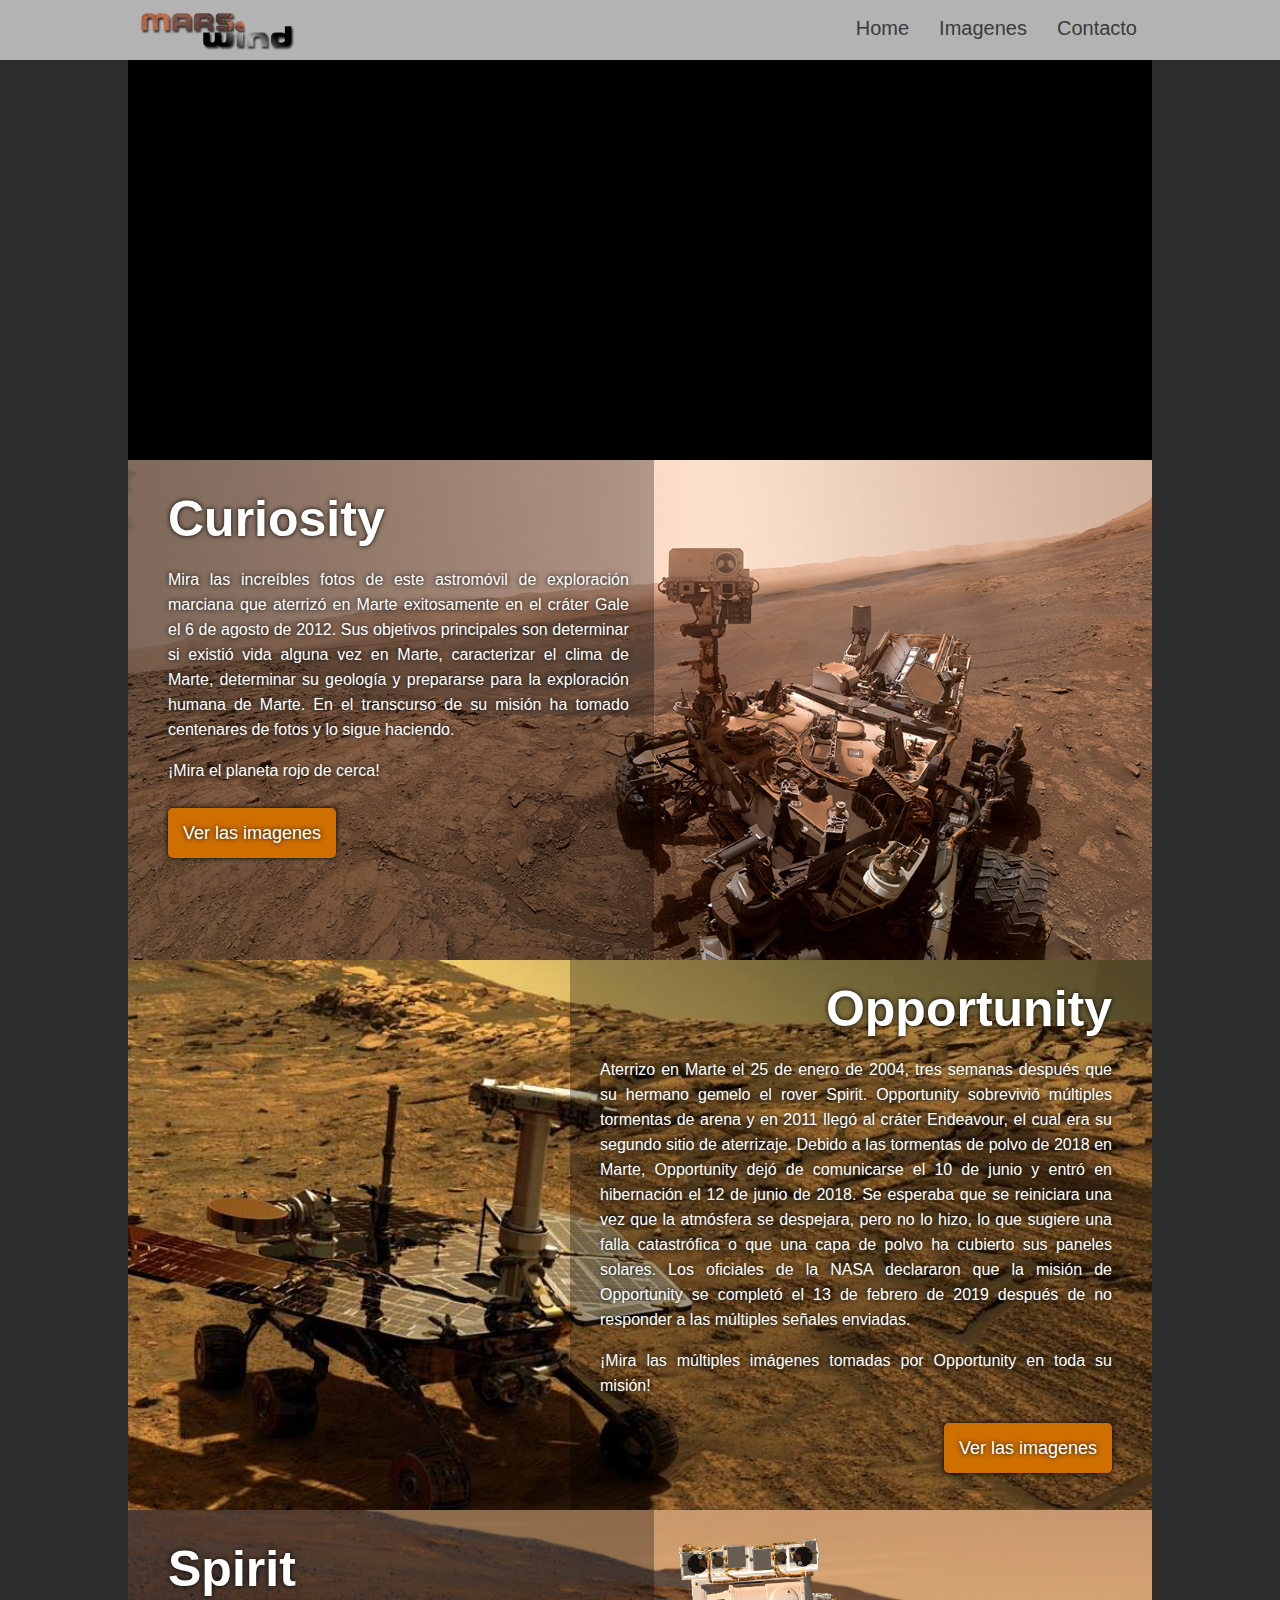
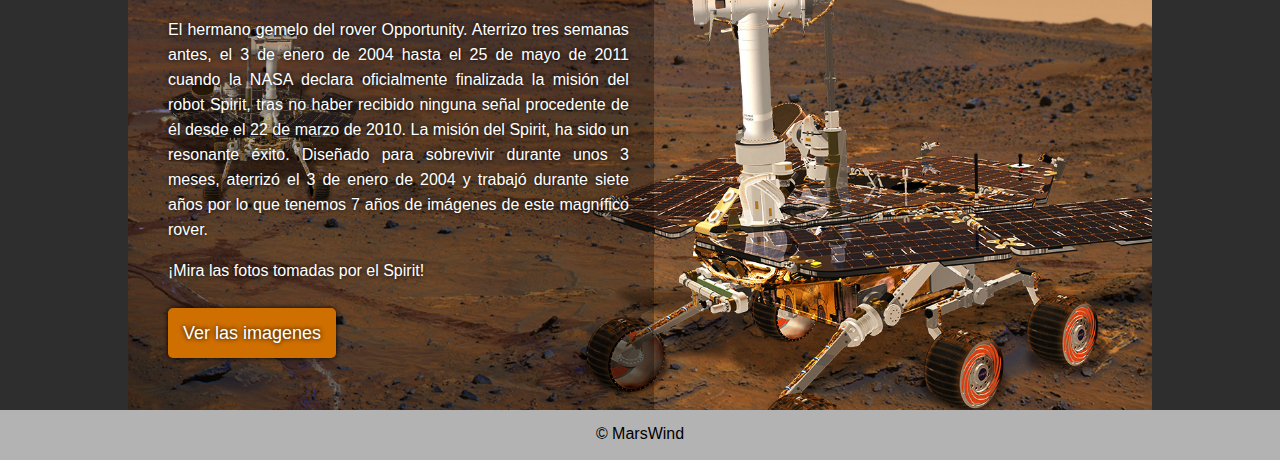
==== index.html @ 30319e4b "commiting the proje Mars Wind for the first time" ====
<!DOCTYPE html>
<html lang="en">
<head>
    <meta charset="UTF-8">
    <meta http-equiv="X-UA-Compatible" content="IE=edge">
    <meta name="viewport" content="width=device-width, initial-scale=1.0">
    <link rel="stylesheet" href="style.css">
    <script defer src="/script.js"></script>
    <title>Mars Wind</title>
</head>
<body>

    <header>
        <div id="headcontainer">
            <div id="logo">
                <a href="index.html">
                    <img src="/images/Logo-Mars-Wind.png" alt="Mars Wind">
                </a>
            </div>
            <a href="#" class="toggle-button">
                <span class="bar"></span>
                <span class="bar"></span>
                <span class="bar"></span>
            </a>
            <nav class="navlinks">
                <ul id="navlinksall">
                    <li class="navlink">
                        <a href="index.html">Home</a>
                    </li>
                    <li class="navlink">
                        <a href="foto.html">Imagenes</a>
                    </li>
                    <li class="navlink">
                        <a href="contacto.html">Contacto</a>
                    </li>
                </ul>
            </nav>
        </div>
    </header>

    <section id="slider">
        <div id="homeanim">
            <div id="light"></div>
        </div>
        <div id="sliderText">
            <img src="/images/Logo-Mars-Wind.png" alt="MarsWind Logo">
            <p>Las foto mas actualizadas de Marte tomadas por los rovers Curiosity, Opportunity y Spirit</p>
        </div>
        <div id="sliderFotos">
            
        </div>
    </section>

    <section id="section1">
        <div id="description1">
            <h1>Curiosity</h1>
            <p>Mira las increíbles fotos de este astromóvil de exploración marciana que aterrizó en Marte exitosamente en el cráter Gale el 6 de agosto de 2012. Sus objetivos principales son determinar si existió vida alguna vez en Marte, caracterizar el clima de Marte, determinar su geología y prepararse para la exploración humana de Marte. En el transcurso de su misión ha tomado centenares de fotos y lo sigue haciendo.</p>
            <p>¡Mira el planeta rojo de cerca!</p>
            <div id="buttonHome"><a href="foto.html" class="buttonHome">Ver las imagenes</a></div>
        </div>
    </section>

    <section id="section2">
        <div id="description2">
            <h1>Opportunity</h1>
            <p>Aterrizo en Marte el 25 de enero de 2004, tres semanas después que su hermano gemelo el rover Spirit. Opportunity sobrevivió múltiples tormentas de arena y en 2011 llegó al cráter Endeavour, el cual era su segundo sitio de aterrizaje. Debido a las tormentas de polvo de 2018 en Marte, Opportunity dejó de comunicarse el 10 de junio y entró en hibernación el 12 de junio de 2018. Se esperaba que se reiniciara una vez que la atmósfera se despejara, pero no lo hizo, lo que sugiere una falla catastrófica o que una capa de polvo ha cubierto sus paneles solares. Los oficiales de la NASA declararon que la misión de Opportunity se completó el 13 de febrero de 2019 después de no responder a las múltiples señales enviadas.</p>
            <p>¡Mira las múltiples imágenes tomadas por Opportunity en toda su misión!</p>
            <div id="buttonHome"><a href="foto.html" class="buttonHome">Ver las imagenes</a></div>
        </div>
    </section>

    <section id="section3">
        <div id="description3">
            <h1>Spirit</h1>
            <p>El hermano gemelo del rover Opportunity. Aterrizo tres semanas antes, el 3 de enero de 2004 hasta el 25 de mayo de 2011 cuando la NASA declara oficialmente finalizada la misión del robot Spirit, tras no haber recibido ninguna señal procedente de él desde el 22 de marzo de 2010. La misión del Spirit, ha sido un resonante éxito. Diseñado para sobrevivir durante unos 3 meses, aterrizó el 3 de enero de 2004 y trabajó durante siete años por lo que tenemos 7 años de imágenes de este magnífico  rover. </p>
            <p>¡Mira las fotos tomadas por el Spirit!</p>
            <div id="buttonHome"><a href="foto.html" class="buttonHome">Ver las imagenes</a></div>
        </div>
    </section>



    <footer>
        <p>
            &copy; MarsWind 
        </p>
    </footer>

</body>
</html>
---- style.css ----
html{
    scroll-behavior: smooth;
}

body{
    margin: 0px;
    padding: 0px;
    font-family: 'Segoe UI', Roboto, Oxygen, Ubuntu, Cantarell, 'Open Sans', 'Helvetica Neue', sans-serif;
    background-color: rgb(46, 46, 46);
}

/*-------------------------------------INDEX-----------------------------------*/
/* HEADER */
header{
    width: 100%;
    height: 60px;
    background-color: rgb(180, 179, 179);
    margin-top: 0px;
    position: sticky;
    top: 0px;
    z-index: 10;
}

#headcontainer{
    width: 80%;
    height: 100%;
    margin: 0px auto;
    display: flex;
    justify-content: space-between;
    align-items: center;
}

#logo{
    height: 100%;
}

#logo img{
    box-sizing: border-box;
    height: 100%;
    padding: 10px;
}

#navlinksall{
    height: 100%;
    margin: 0px;
    padding: 0px;
    display: flex;
    align-items: center;
    list-style: none;
}

.navlink{
    height: 100%;
    margin: 0px 15px;
    transition: all 300ms;
}

.navlink:hover{
    transform: scale(1.3);
}

.navlink a{
    text-decoration: none;
    font-size: 20px;
    color: rgb(58, 58, 58);
    transform: scale(1);
    font-weight: 500;
    line-height: 0px;
    transition: all 300ms;
}

.navlink a:hover{
    color: rgb(255, 255, 255);
}

.toggle-button{
    position: absolute;
    top: 1rem;
    right: 1rem;
    display: none;
    flex-direction: column;
    justify-content: space-between;
    width: 30px;
    height: 21px;
}

.toggle-button .bar{
    height: 3px;
    width: 100%;
    background-color: rgb(58, 58, 58);
    border-radius: 10px;
}

/* BODY */

#buttonHome{
    margin-top: 40px;
}

.buttonHome{
    margin-top: 10px;
    padding: 15px;
    width: 40%;
    height: 35px;
    box-shadow: 0px 0px 5px black;
    border-radius: 5px;
    background-color: rgb(207, 111, 0);
    font-size: large;
    font-weight: 500;
    text-shadow: 0px 0px 5px black;
    color: rgb(255, 255, 255);
    text-decoration: none;
    transition: all 300ms;
}

.buttonHome:hover{
    cursor: pointer;
    background-color: rgb(245, 157, 57);
}

/* Slider */
#slider{
    margin: 0px auto;
    width: 80%;
    height: 400px;
    overflow: hidden;
    position: relative;
}

#homeanim{
    position: absolute;
    width: 100%;
    height: 100%;
    top: 0;
    left: 0;
    background-color: rgb(0, 0, 0);
    opacity: 1;
    z-index: 0;
    animation: blackanim 9s ease-out forwards;
}

@keyframes blackanim{
    80%{
        opacity: 1;
    }
    100%{
        opacity: 0;
    }
}

#homeanim #light{
    position: absolute;
    width: 100%;
    height: 100%;
    top: 50%;
    left: 50%;
    transform: translateX(-50%) translateY(-50%) scaleX(0) scaleY(0);
    background-image: radial-gradient(white 0%, black 70%);
    animation: lightanim 7s cubic-bezier(.15,.7,.79,.55) forwards;
    z-index: inherit;
}

@keyframes lightanim{
    0% {
        opacity: 1;
        transform: translateX(-50%) translateY(-50%) scaleX(0) scaleY(.05);
    }
    5%{
        transform: translateX(-50%) translateY(-50%) scaleX(1) scaleY(.05);
    }
    80%{
        opacity: 1;
    }
    87% {
        transform: translateX(-50%) translateY(-50%) scaleX(1.5) scaleY(1.5);
    }
    100%{
        opacity: 0;
    }
}

#sliderText{   
    width: 70%;
    margin: 0px auto;
    text-align: center;
    padding-top: 20px;
    font-weight: 500;
    text-shadow: 0px 0px 5px black;
    color: white;
}

#sliderText img{
    margin: 40px 0px;
    margin-top: 70px;
    transform: scale(.5);
    opacity: 0;
    animation:  logoanim 6s ease-in-out forwards;
}

@keyframes logoanim {
    0% {
        transform: scale(.5);
        opacity: 0;
    }
    40% {
        transform: scale(.5);
        opacity: 0;
    }
    100% {
        transform: scale(1.3);
        opacity: 1;
    }
}

#sliderText p{
    font-size: 26px;
    text-shadow: 0px 0px 5px black;
}

#sliderFotos{
    position: absolute;
    top: 0px;
    width: 300%;
    height: 100%;
    z-index: -1;
    background-color: rgb(0, 0, 0);
    display: flex;
}

.slideImage{
    height: 100%;
    margin: 0px 0px;
}

/* Section 1 */
#section1{
    margin: 0px auto;
    width: 80%;
    height: 500px;
    background-image: url('/images/CuriosityFondo.jpg');
    background-size: 105%;
    background-position: top left;
}

#description1{
    color: white;
    text-shadow: 0px 0px 5px black;
    padding-left: 40px;
    padding-right: 25px;
    padding-top: 10px;
    height: 100%;
    width: 45%;
    text-align: justify;
    background-color: rgba(00, 00, 00, .3);
}

#description1 h1{
    font-size: 50px;
    line-height: 30px;
}

#description1 p{
    line-height: 25px;
    font-weight: 500;
}

/* Section 2 */
#section2{
    margin: 0px auto;
    width: 80%;
    height: 550px;
    background-image: url('/images/OpportunityFondo.png');
    background-size: 105%;
    background-position: top left;
}

#description2{
    color: white;
    text-shadow: 0px 0px 5px black;
    padding: 0px 40px 0px 30px;
    width: 50%;
    height: 100%;
    float: right;
    background-color: rgba(00, 00, 00, .3);
    text-align: right;
}

#description2 h1{
    font-size: 50px;
    line-height: 30px;
}

#description2 p{
    line-height: 25px;
    font-weight: 500;
    text-align: justify;
}

/* Section 3 */
#section3{
    margin: 0px auto;
    width: 80%;
    height: 500px;
    background-image: url('/images/SpiritFondo.jpg');
    background-size: 100%;
    background-position: top left;
}

#description3{
    color: white;
    text-shadow: 0px 0px 5px black;
    padding-left: 40px;
    padding-right: 25px;
    padding-top: 10px;
    height: 100%;
    width: 45%;
    text-align: justify;
    background-color: rgba(00, 00, 00, .3);
}

#description3 h1{
    font-size: 50px;
    line-height: 30px;
}

#description3 p{
    line-height: 25px;
    font-weight: 500;
}
/*----------------------------------------------------------------------------*/

/*-------------------------------------FOTO-----------------------------------*/

/* Buttons */
#buttons{
    width: 100%;
    margin-bottom: 30px;
}

#buttons-container{
    width: 100%;
    display: flex;
    flex-direction: column;
    align-items: center;
}

#buttons-rovers{
    width: 100%;
    margin: 30px 0px;
    display: flex;
    justify-content: space-around;
}

.actuall-btn{
    border: 1px solid black;
    padding: 10px;
    width: 200px;
    box-shadow: 0px 0px 5px black;
    border-radius: 5px;
    background-color: rgb(207, 111, 0);
    font-size: large;
    font-weight: 500;
    text-shadow: 0px 0px 5px black;
    color: rgb(255, 255, 255);
    transition: all 300ms;
}

.actuall-btn:hover{
    cursor: pointer;
    background-color: rgb(245, 157, 57);
}

.actuall-btn:focus{
    background-color: rgb(245, 157, 57);
}

.btn-active{
    border: 1px solid black;
    padding: 10px;
    width: 200px;
    box-shadow: 0px 0px 5px black;
    border-radius: 5px;
    background-color: rgb(146, 39, 150);
    font-size: large;
    font-weight: 500;
    text-shadow: 0px 0px 5px black;
    color: rgb(255, 255, 255);
}

/* Sol */
#sol{
    width: 90%;
    display: flex;
    align-items: center;
    justify-content: space-around;
    position: relative;
}

#sol label{
    color: white;
    font-weight: 700;
    font-size: 30px;
}

#questionmark{
    transform: scale(.7);
    width: 30px;
    height: 30px;
    display: flex;
    justify-content: center;
    align-items: center;
    border: 2px solid white;
    border-radius: 50px;
    color: white;
    font-weight: 700;
    font-size: 30px;
    margin: 0px 30px 0px 10px;
    position: relative;
}

#textoayuda{
    position: absolute;
    height: 100px;
    width: 270px;
    font-size: 15px;
    font-weight: 400;
    background-color: black;
    top: 0%;
    left: 100%;
    transform: translateY(-100%) scale(0);
    transition: all 0.4s ease-in-out;
    transform-origin: bottom left;
    text-align: justify;
    padding: 8px;
}

#textoayuda.show{
    transform: translateY(-100%) scale(1);
}

#search{
    border: 2px solid black;
    padding: 20px 10px;
    width: 200px;

    border-radius: 5px;
    background-color: rgb(207, 111, 0);
    font-size: large;
    font-weight: 500;
    text-shadow: 0px 0px 5px black;
    color: rgb(255, 255, 255);
    transition: all 300ms;
}

#search:hover{
    cursor: pointer;
    background-color: rgb(245, 157, 57);
}

#scroll-sol{
    margin: 0px 10px;
    width: 70%;
    height: 30px;
}

#scroll-sol input{
    -webkit-appearance: none;
    width: 100%;
    height: 7px;
    outline: none;
    border-radius: 3px;
}

#scroll-sol input::-webkit-slider-thumb{
    -webkit-appearance: none;
    width: 60px;
    height: 30px;
    background-color: grey;
    cursor: pointer;
    z-index: 3;
}

@keyframes appear{
    100% {
        opacity: 1;
    }
}

#sol-number-div{
    min-width: 60px;
    height: 30px;
    background-color: grey;
    text-align: center;
}

#sol-number{
    color: white;
    font-size: 23px;
    font-weight: 600;
    text-align: center;
    line-height: 30px;
}

#imagenes{
    width: 100%;
    height: 90vh;
    display: flex;
    position: relative;
}

#roverimages{
    width: 80%;
    height: auto;
    background-color: black;
    position: relative;
    overflow: hidden;
}

.slide{
    position: absolute;
    top: 0;
    bottom: 0;
    right: 0;
    left: 0;
    background-repeat: no-repeat;
    background-size: contain;
    background-position: center center;
    opacity: 0;
    transform: scale(1);
    transition: all .9s ease-out;
}

.slide:nth-last-child(2){
    opacity: 1;
    transform: scale(1.08);
}

#playpausebtns{
    position: absolute;
    bottom: 0px;
    width: 80%;
    height: 10%;
    padding: 15px 0px;
    background-color: rgba(49, 49, 49, 0);
    text-align: center;
    opacity: 0;
    transition: all .3s ease-out;
}

#playpausebtns:hover{
    background-color: rgba(49, 49, 49, .7);
    opacity: 1;
}

#playpausebtns img{
    height: 100%;
    opacity: .7;
    transition: all .1s linear;
}

#playpausebtns img:hover{
    opacity: 1;
}

.hide{
    display: none;
}

.shadow{
    position: absolute;
    width: 100%;
    height: 100%;
    top: 0;
    left: 0;
    background-color: rgb(46, 46, 46);
    z-index: 5;
    transition: all 2s ease-out;
}

.shadow.hideshadow{
    width: 0%;
}


#roverinfo{
    padding-left: 10px;
    width: 20%;
    background-color: rgb(46, 46, 46);
    font-weight: 500;
    z-index: 5;
    color: rgb(12, 173, 138);
    text-shadow: 0px 0px 4px rgb(1, 3, 148);
}

.separationLines{
    width: 95%;
    border-top: 2px solid rgb(70, 70, 70);
}

/*--------------------------------------------------------------------------------*/

/*-------------------------------------CONTACTO-----------------------------------*/

#holecontainer{
    margin: 0px;
    padding: 0px;
    width: 100%;
    height: 100vh;
    display: flex;
    flex-direction: column;
    justify-content: space-between;
    align-items: center;
    
}

#contactocontainer *{
    box-sizing: border-box;
}

#contactocontainer{
    width: 100%;
    padding: 10px 40px;
    max-width: 600px;
    color: rgb(255, 255, 255);
    background-color: grey;
    border-radius: 10px;
    display: flex;
    flex-direction: column;
    align-items: center;
    max-height: 70%;
}

#contactocontainer form{
    width: 100%;
    padding-bottom: 20PX;
}

input[type=text], textarea {
    width: 100%;
    padding: 12px;
    border: 1px solid #ccc;
    border-radius: 4px;
    resize: vertical;
}

textarea{
    height: 200px;
}
  
label {
    padding: 12px 12px 12px 0;
    display: inline-block;
}
  
input[type=submit] {
    background-color: rgb(207, 111, 0);
    color: white;
    padding: 12px 20px;
    border: none;
    border-radius: 4px;
    cursor: pointer;
    float: right;
    box-shadow: 0px 0px 5px black;
    font-size: 16px;
    font-weight: 500;
    margin-top: 10PX;
}
  
input[type=submit]:hover {
    background-color: rgb(245, 157, 57);
}

.col-25 {
    float: left;
    width: 25%;
    margin-top: 6px;
}

.col-75 {
    float: left;
    width: 75%;
    margin-top: 6px;
}


.row:after {
    content: "";
    display: table;
    clear: both;
}

/* FOOTER */
footer{
    width: 100%;
    height: 50px;
    background-color: rgb(180, 179, 179);
}

footer p{
    text-align: center;
    margin: 0px;
    padding-top: 15px;
}


/*---------------------------------MEDIA--------------------------------*/
@media screen and (max-width: 1236px) {
    #slider, 
    #section1, 
    #section2, 
    #section3{
        width: 100%; 
    }
}

@media screen and (max-width: 905px) {

    #headcontainer{
        width: 100%;
    }

    #sliderText{
        transform: scale(.9);
    }

    #slider, 
    #section1, 
    #section2, 
    #section3{
        width: 100%; 
        height: auto;        
        background-size: cover;
    }

    #description1,
    #description2,
    #description3{
        width: 100%;
        padding: 0px;
        text-align: center;
        float: none;
        padding-bottom: 50px;
    }

    #description1 h1,
    #description2 h1,
    #description3 h1{
        margin: auto;
        padding: 40px 0px;
    }

    #description1 p,
    #description2 p,
    #description3 p{
        padding: 0px 40px;
        text-align: center;
    }

    #contactocontainer {
        width: 65%;
    }
}

@media screen and (max-width: 700px) {
    #sliderText{
        transform: scale(.7);
        width: 90%;
    }

    .toggle-button{
        display: flex;
    }

    .navlinks{
        width: 100%;
        display: none;
    }
    
    .navlink:hover{
        transform: none;
    }

    #headcontainer{
        flex-direction: column;
        align-items: flex-start;
    }

    #navlinksall{
        flex-direction: column;
        width: 100%;
        background-color: rgb(180, 179, 179);
    }

    #navlinksall li{
        padding: 15px 0px;
        width: 100%;
        text-align: center;
    }

    #navlinksall li:hover{
        background-color: #ccc;
    }

    .navlinks.active{
        display: flex;
    }

    #buttons-rovers{
        flex-direction: column;
    }

    .roverbtn{
        width: 100%;
        margin: 10px 0px;
    }

    #textoayuda{
        transform: translateY(-100%) translateX(-100%) scale(0);
        transform-origin: bottom right;
    }

    #textoayuda.show{
        transform: translateY(-100%) translateX(-100%) scale(1);
    }

    #sol label{
        font-weight: 500;
        font-size: 20px;
        padding-right: 1px;
    }

    #scroll-sol{
        margin: 0px 0px;
        width: 80%;
        height: 25px;
        transform: scaleY(.5);
    }

    #search {
        padding: 4px 0px;
    }

    #scroll-sol input::-webkit-slider-thumb{
        width: 20px;
        height: 40px;
    }

    #sol-number-div{ 
        transform: scale(.8);
    }

    #buttons{
        margin-bottom: 0px;
    }

    #buttons-rovers{
        width: 80%;
    }

    #imagenes{
        flex-direction: column-reverse;
        align-items: flex-start;
    }

    #roverinfo{
        
        width: 100%;
        font-weight: 400;
        font-size: 12px;
        box-sizing: border-box;
    }

    #roverimages{
        width: 100%;
        height: 100%;
    }
    
    #playpausebtns {
        width: 100%;
        background-color: rgba(49, 49, 49, .5);
        opacity: .5;
    }

    #questionmark{
        margin: 0px;
        margin-right: 5px;
    }

}

@media screen and (max-width: 600px) {
    .col-25, .col-75, input[type=submit] {
        width: 100%;
        margin-top: 0;
    }

    input[type=submit]{
        margin-top: 10px;
    }

    textarea{
        height: 150px;
    }
}

@media screen and (max-width: 500px) {
    #contactocontainer h1 {
        margin: 0px;
        font-size: 25px;
    }

    input[type=text], textarea {
        padding: 5px;
    }

    textarea{
        height: 100px;
    }

    label {
        font-size: small;
        padding: 5px 5px 5px 0;
        display: inline-block;
    }

    #sliderText{
        width: 90%;
    }

    #sliderText img{
        width: 100%;

    }
}
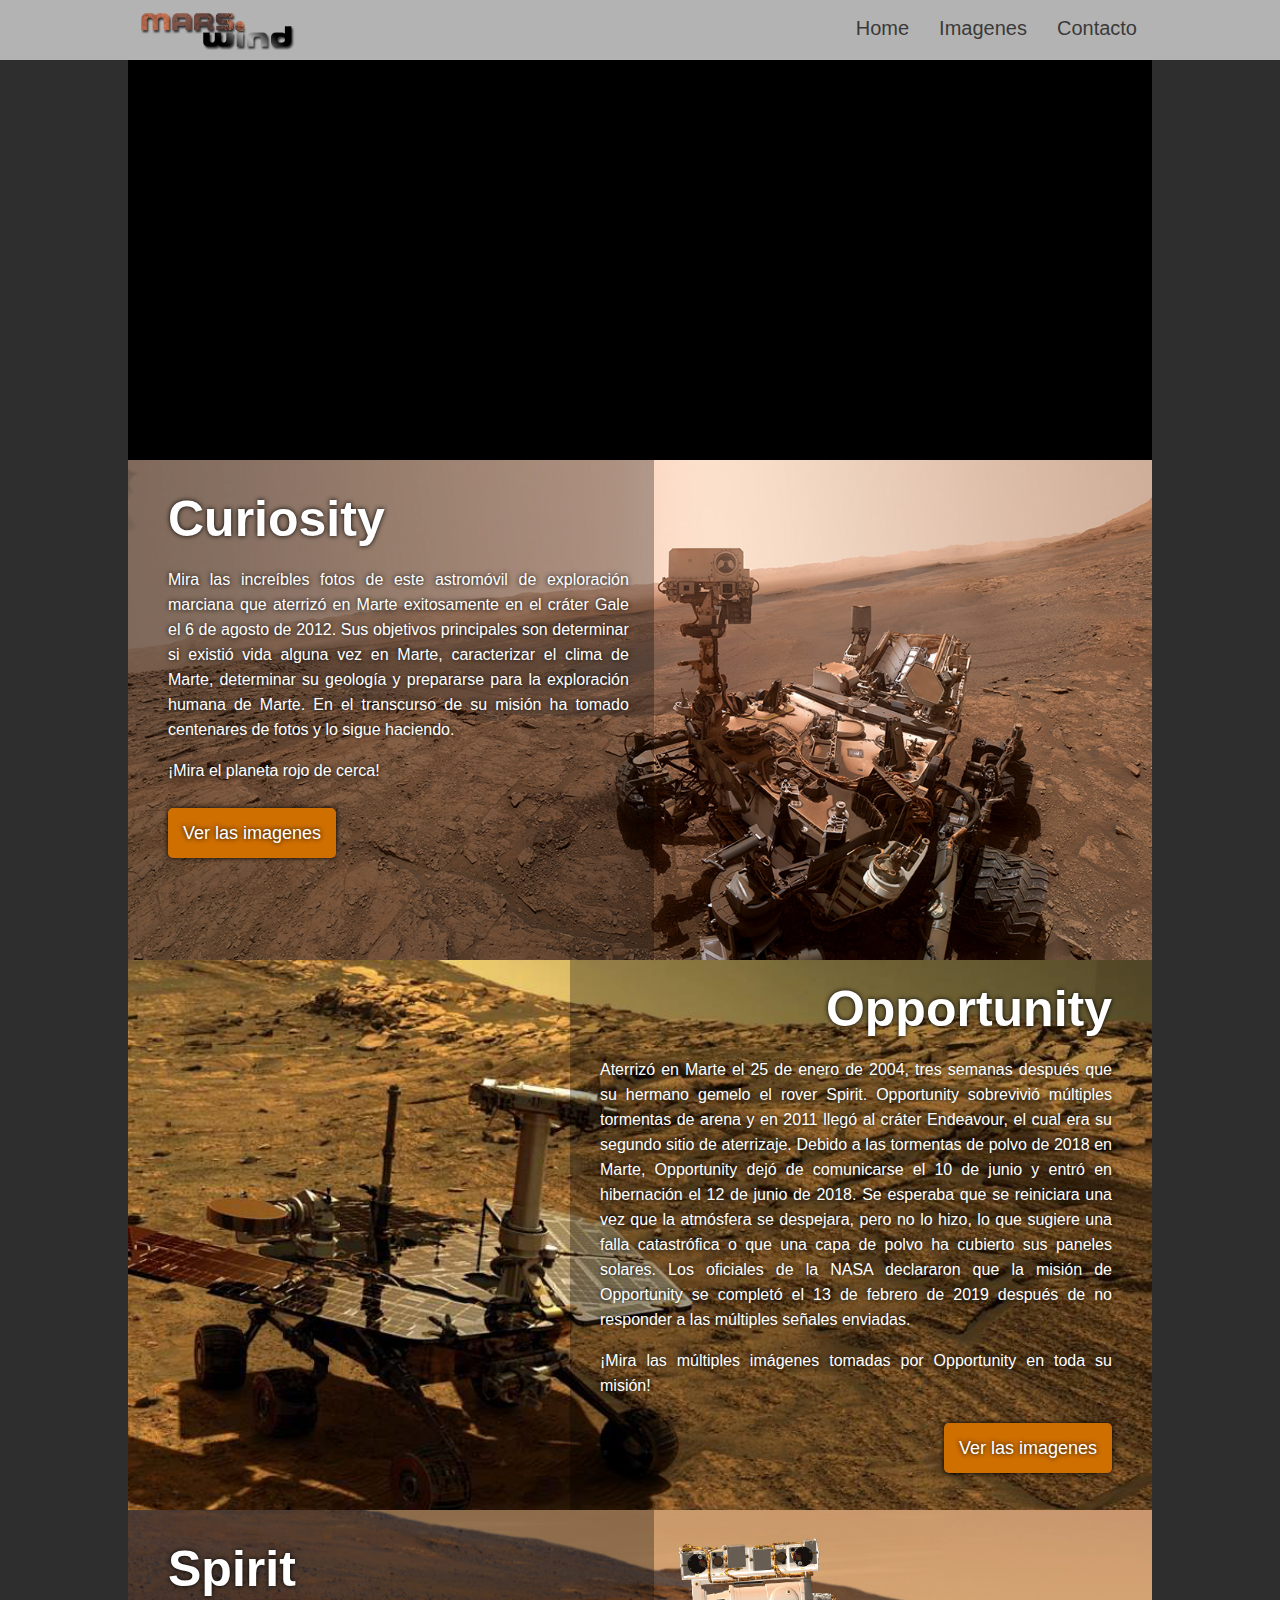
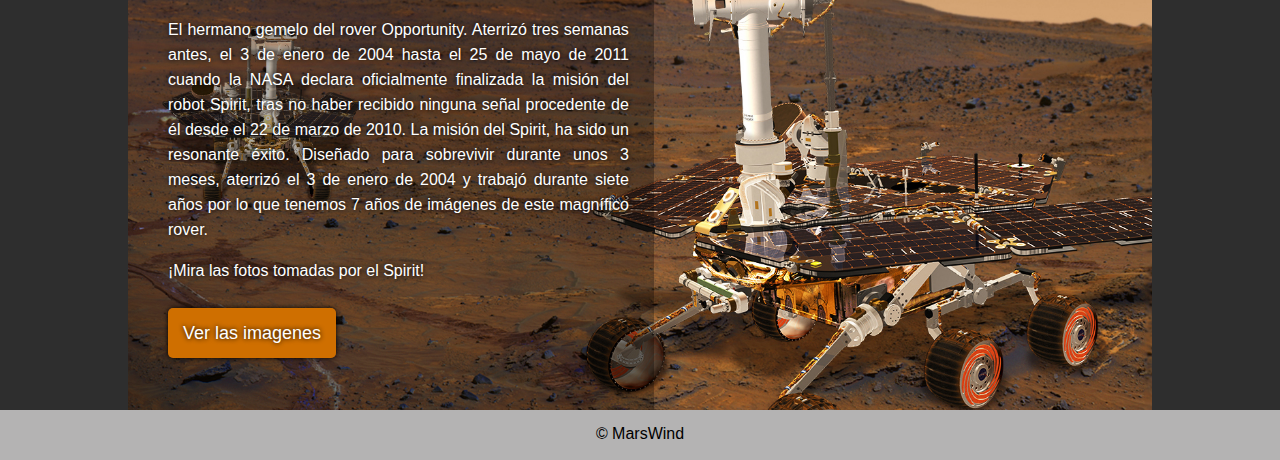
==== commit 20bcb527: "se puso tildes" ====
--- a/index.html
+++ b/index.html
@@ -4,8 +4,8 @@
     <meta charset="UTF-8">
     <meta http-equiv="X-UA-Compatible" content="IE=edge">
     <meta name="viewport" content="width=device-width, initial-scale=1.0">
+    <script defer src="script.js" type="text/javascript"></script>
     <link rel="stylesheet" href="style.css">
-    <script defer src="/script.js"></script>
     <title>Mars Wind</title>
 </head>
 <body>
@@ -14,7 +14,7 @@
         <div id="headcontainer">
             <div id="logo">
                 <a href="index.html">
-                    <img src="/images/Logo-Mars-Wind.png" alt="Mars Wind">
+                    <img src="images/Logo-Mars-Wind.png" alt="Mars Wind">
                 </a>
             </div>
             <a href="#" class="toggle-button">
@@ -43,7 +43,7 @@
             <div id="light"></div>
         </div>
         <div id="sliderText">
-            <img src="/images/Logo-Mars-Wind.png" alt="MarsWind Logo">
+            <img src="images/Logo-Mars-Wind.png" alt="MarsWind Logo">
             <p>Las foto mas actualizadas de Marte tomadas por los rovers Curiosity, Opportunity y Spirit</p>
         </div>
         <div id="sliderFotos">
@@ -63,7 +63,7 @@
     <section id="section2">
         <div id="description2">
             <h1>Opportunity</h1>
-            <p>Aterrizo en Marte el 25 de enero de 2004, tres semanas después que su hermano gemelo el rover Spirit. Opportunity sobrevivió múltiples tormentas de arena y en 2011 llegó al cráter Endeavour, el cual era su segundo sitio de aterrizaje. Debido a las tormentas de polvo de 2018 en Marte, Opportunity dejó de comunicarse el 10 de junio y entró en hibernación el 12 de junio de 2018. Se esperaba que se reiniciara una vez que la atmósfera se despejara, pero no lo hizo, lo que sugiere una falla catastrófica o que una capa de polvo ha cubierto sus paneles solares. Los oficiales de la NASA declararon que la misión de Opportunity se completó el 13 de febrero de 2019 después de no responder a las múltiples señales enviadas.</p>
+            <p>Aterrizó en Marte el 25 de enero de 2004, tres semanas después que su hermano gemelo el rover Spirit. Opportunity sobrevivió múltiples tormentas de arena y en 2011 llegó al cráter Endeavour, el cual era su segundo sitio de aterrizaje. Debido a las tormentas de polvo de 2018 en Marte, Opportunity dejó de comunicarse el 10 de junio y entró en hibernación el 12 de junio de 2018. Se esperaba que se reiniciara una vez que la atmósfera se despejara, pero no lo hizo, lo que sugiere una falla catastrófica o que una capa de polvo ha cubierto sus paneles solares. Los oficiales de la NASA declararon que la misión de Opportunity se completó el 13 de febrero de 2019 después de no responder a las múltiples señales enviadas.</p>
             <p>¡Mira las múltiples imágenes tomadas por Opportunity en toda su misión!</p>
             <div id="buttonHome"><a href="foto.html" class="buttonHome">Ver las imagenes</a></div>
         </div>
@@ -72,7 +72,7 @@
     <section id="section3">
         <div id="description3">
             <h1>Spirit</h1>
-            <p>El hermano gemelo del rover Opportunity. Aterrizo tres semanas antes, el 3 de enero de 2004 hasta el 25 de mayo de 2011 cuando la NASA declara oficialmente finalizada la misión del robot Spirit, tras no haber recibido ninguna señal procedente de él desde el 22 de marzo de 2010. La misión del Spirit, ha sido un resonante éxito. Diseñado para sobrevivir durante unos 3 meses, aterrizó el 3 de enero de 2004 y trabajó durante siete años por lo que tenemos 7 años de imágenes de este magnífico  rover. </p>
+            <p>El hermano gemelo del rover Opportunity. Aterrizó tres semanas antes, el 3 de enero de 2004 hasta el 25 de mayo de 2011 cuando la NASA declara oficialmente finalizada la misión del robot Spirit, tras no haber recibido ninguna señal procedente de él desde el 22 de marzo de 2010. La misión del Spirit, ha sido un resonante éxito. Diseñado para sobrevivir durante unos 3 meses, aterrizó el 3 de enero de 2004 y trabajó durante siete años por lo que tenemos 7 años de imágenes de este magnífico  rover. </p>
             <p>¡Mira las fotos tomadas por el Spirit!</p>
             <div id="buttonHome"><a href="foto.html" class="buttonHome">Ver las imagenes</a></div>
         </div>
@@ -85,6 +85,6 @@
             &copy; MarsWind 
         </p>
     </footer>
-
+    
 </body>
 </html>--- a/style.css
+++ b/style.css
@@ -237,7 +237,7 @@
     margin: 0px auto;
     width: 80%;
     height: 500px;
-    background-image: url('/images/CuriosityFondo.jpg');
+    background-image: url('images/CuriosityFondo.jpg');
     background-size: 105%;
     background-position: top left;
 }
@@ -269,7 +269,7 @@
     margin: 0px auto;
     width: 80%;
     height: 550px;
-    background-image: url('/images/OpportunityFondo.png');
+    background-image: url('images/OpportunityFondo.png');
     background-size: 105%;
     background-position: top left;
 }
@@ -301,7 +301,7 @@
     margin: 0px auto;
     width: 80%;
     height: 500px;
-    background-image: url('/images/SpiritFondo.jpg');
+    background-image: url('images/SpiritFondo.jpg');
     background-size: 100%;
     background-position: top left;
 }
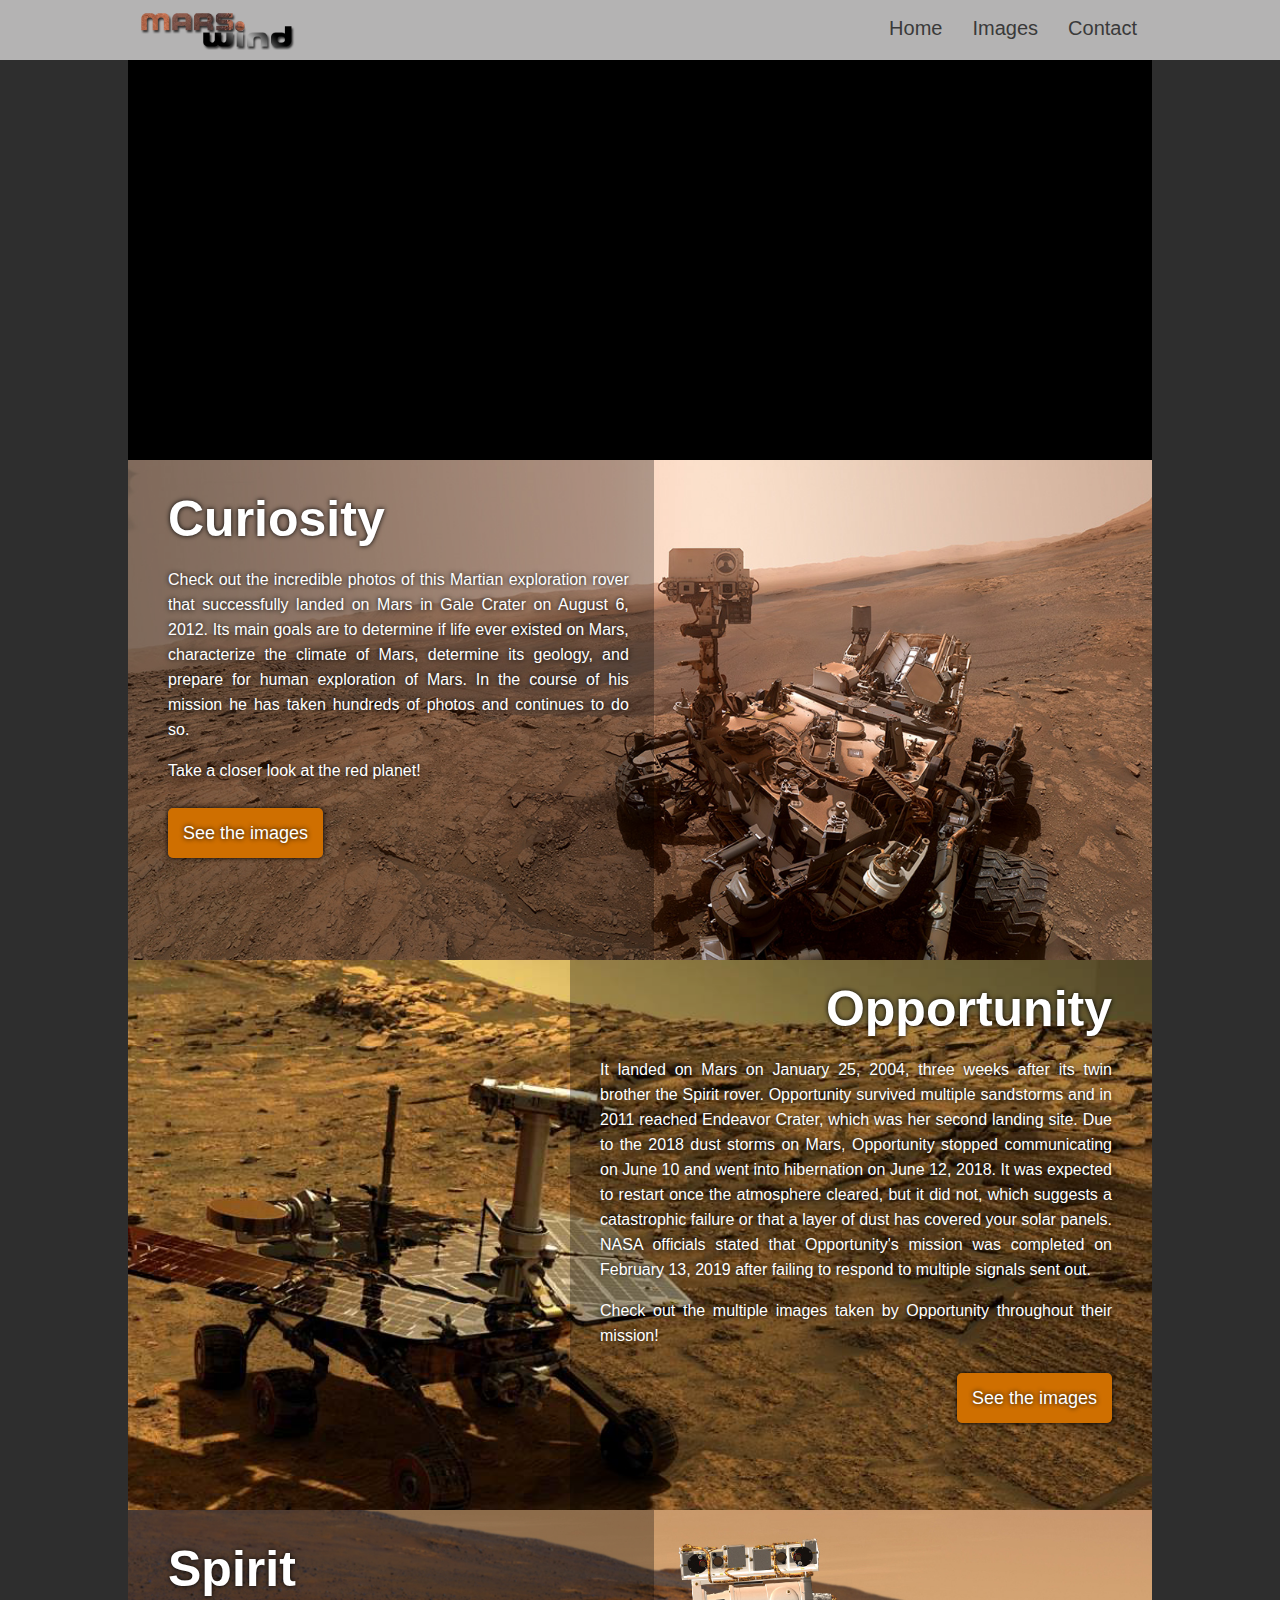
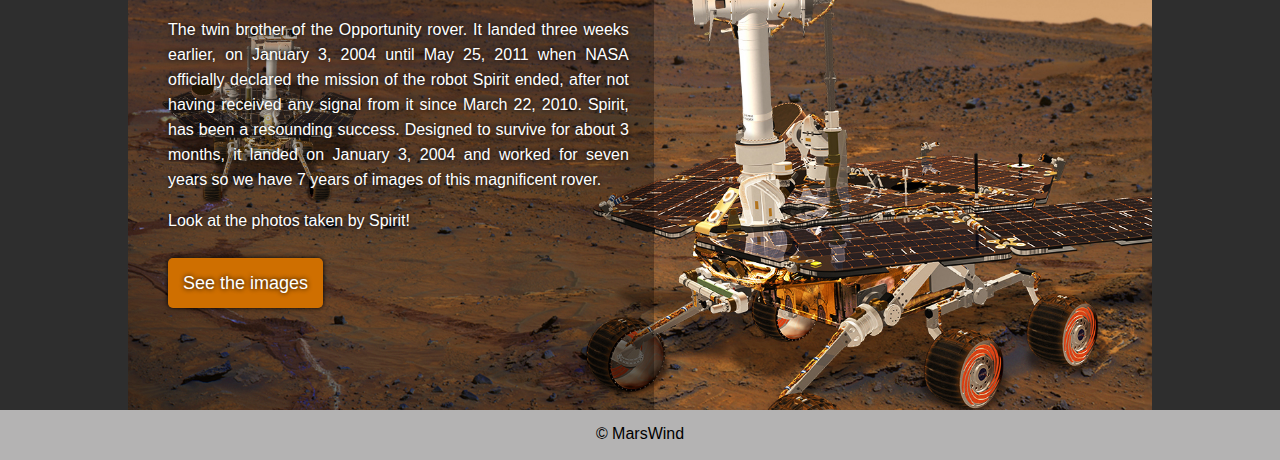
==== commit 593fc308: "translate to english" ====
--- a/index.html
+++ b/index.html
@@ -28,10 +28,10 @@
                         <a href="index.html">Home</a>
                     </li>
                     <li class="navlink">
-                        <a href="foto.html">Imagenes</a>
+                        <a href="foto.html">Images</a>
                     </li>
                     <li class="navlink">
-                        <a href="contacto.html">Contacto</a>
+                        <a href="contacto.html">Contact</a>
                     </li>
                 </ul>
             </nav>
@@ -44,7 +44,7 @@
         </div>
         <div id="sliderText">
             <img src="images/Logo-Mars-Wind.png" alt="MarsWind Logo">
-            <p>Las foto mas actualizadas de Marte tomadas por los rovers Curiosity, Opportunity y Spirit</p>
+            <p>The most up-to-date photos of Mars taken by the Curiosity, Opportunity and Spirit rovers</p>
         </div>
         <div id="sliderFotos">
             
@@ -54,27 +54,35 @@
     <section id="section1">
         <div id="description1">
             <h1>Curiosity</h1>
-            <p>Mira las increíbles fotos de este astromóvil de exploración marciana que aterrizó en Marte exitosamente en el cráter Gale el 6 de agosto de 2012. Sus objetivos principales son determinar si existió vida alguna vez en Marte, caracterizar el clima de Marte, determinar su geología y prepararse para la exploración humana de Marte. En el transcurso de su misión ha tomado centenares de fotos y lo sigue haciendo.</p>
-            <p>¡Mira el planeta rojo de cerca!</p>
-            <div id="buttonHome"><a href="foto.html" class="buttonHome">Ver las imagenes</a></div>
+            <p>Check out the incredible photos of this Martian exploration rover that successfully landed on Mars in Gale Crater on August 6, 2012. Its main goals are to 
+                determine if life ever existed on Mars, characterize the climate of Mars, determine its geology, and prepare for human exploration of Mars. In the course 
+                of his mission he has taken hundreds of photos and continues to do so.</p>
+            <p>Take a closer look at the red planet!</p>
+            <div id="buttonHome"><a href="foto.html" class="buttonHome">See the images</a></div>
         </div>
     </section>
 
     <section id="section2">
         <div id="description2">
             <h1>Opportunity</h1>
-            <p>Aterrizó en Marte el 25 de enero de 2004, tres semanas después que su hermano gemelo el rover Spirit. Opportunity sobrevivió múltiples tormentas de arena y en 2011 llegó al cráter Endeavour, el cual era su segundo sitio de aterrizaje. Debido a las tormentas de polvo de 2018 en Marte, Opportunity dejó de comunicarse el 10 de junio y entró en hibernación el 12 de junio de 2018. Se esperaba que se reiniciara una vez que la atmósfera se despejara, pero no lo hizo, lo que sugiere una falla catastrófica o que una capa de polvo ha cubierto sus paneles solares. Los oficiales de la NASA declararon que la misión de Opportunity se completó el 13 de febrero de 2019 después de no responder a las múltiples señales enviadas.</p>
-            <p>¡Mira las múltiples imágenes tomadas por Opportunity en toda su misión!</p>
-            <div id="buttonHome"><a href="foto.html" class="buttonHome">Ver las imagenes</a></div>
+            <p>It landed on Mars on January 25, 2004, three weeks after its twin brother the Spirit rover. Opportunity survived multiple sandstorms and in 2011 reached 
+                Endeavor Crater, which was her second landing site. Due to the 2018 dust storms on Mars, Opportunity stopped communicating on June 10 and went into hibernation 
+                on June 12, 2018. It was expected to restart once the atmosphere cleared, but it did not, which suggests a catastrophic failure or that a layer of dust has 
+                covered your solar panels. NASA officials stated that Opportunity's mission was completed on February 13, 2019 after failing to respond to multiple signals 
+                sent out.</p>
+            <p>Check out the multiple images taken by Opportunity throughout their mission!</p>
+            <div id="buttonHome"><a href="foto.html" class="buttonHome">See the images</a></div>
         </div>
     </section>
 
     <section id="section3">
         <div id="description3">
             <h1>Spirit</h1>
-            <p>El hermano gemelo del rover Opportunity. Aterrizó tres semanas antes, el 3 de enero de 2004 hasta el 25 de mayo de 2011 cuando la NASA declara oficialmente finalizada la misión del robot Spirit, tras no haber recibido ninguna señal procedente de él desde el 22 de marzo de 2010. La misión del Spirit, ha sido un resonante éxito. Diseñado para sobrevivir durante unos 3 meses, aterrizó el 3 de enero de 2004 y trabajó durante siete años por lo que tenemos 7 años de imágenes de este magnífico  rover. </p>
-            <p>¡Mira las fotos tomadas por el Spirit!</p>
-            <div id="buttonHome"><a href="foto.html" class="buttonHome">Ver las imagenes</a></div>
+            <p>The twin brother of the Opportunity rover. It landed three weeks earlier, on January 3, 2004 until May 25, 2011 when NASA officially declared the mission of the 
+                robot Spirit ended, after not having received any signal from it since March 22, 2010. Spirit, has been a resounding success. Designed to survive for about 3 
+                months, it landed on January 3, 2004 and worked for seven years so we have 7 years of images of this magnificent rover.</p>
+            <p>Look at the photos taken by Spirit!</p>
+            <div id="buttonHome"><a href="foto.html" class="buttonHome">See the images</a></div>
         </div>
     </section>
 
